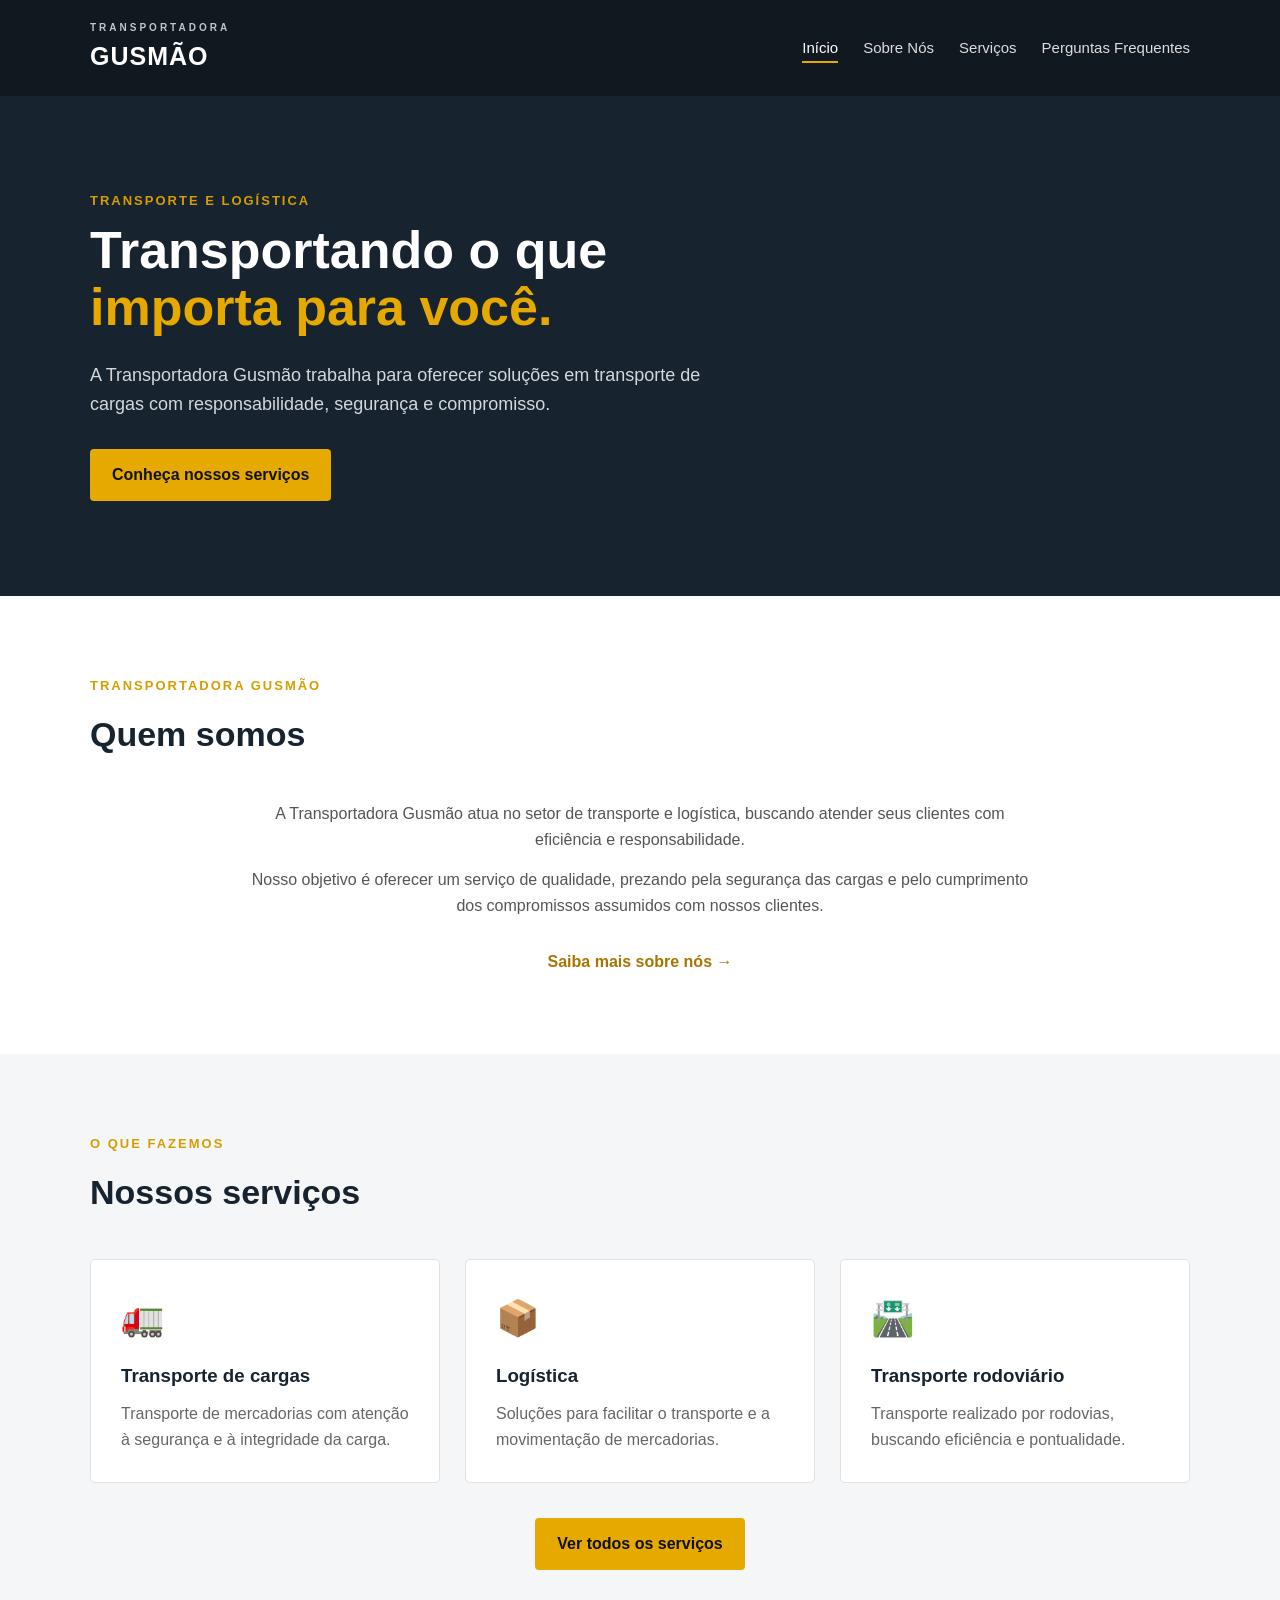
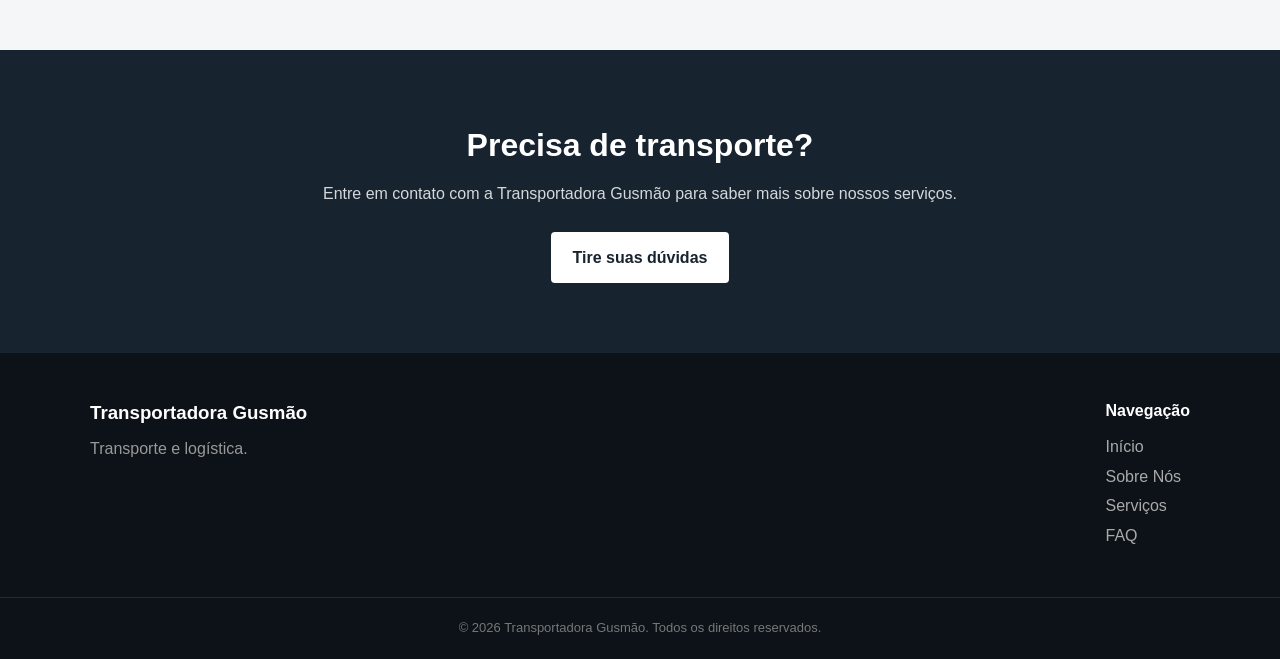
==== index.html @ a59ef1ef "queria morar nos começos" ====
<!DOCTYPE html>
<html lang="pt-BR">
<head>
    <meta charset="UTF-8">
    <meta name="viewport" content="width=device-width, initial-scale=1.0">
    <title>Transportadora Gusmão - Início</title>
    <link rel="stylesheet" href="css/style.css">
</head>

<body>

    <header>
        <div class="container header-content">
            <a href="index.html" class="logo">
                <span>TRANSPORTADORA</span>
                GUSMÃO
            </a>

            <nav>
                <ul>
                    <li><a href="index.html" class="ativo">Início</a></li>
                    <li><a href="sobre.html">Sobre Nós</a></li>
                    <li><a href="servicos.html">Serviços</a></li>
                    <li><a href="faq.html">Perguntas Frequentes</a></li>
                </ul>
            </nav>
        </div>
    </header>


    <main>

        <section class="hero">
            <div class="container hero-content">

                <div class="hero-text">
                    <p class="subtitulo">TRANSPORTE E LOGÍSTICA</p>

                    <h1>
                        Transportando o que
                        <span>importa para você.</span>
                    </h1>

                    <p>
                        A Transportadora Gusmão trabalha para oferecer
                        soluções em transporte de cargas com
                        responsabilidade, segurança e compromisso.
                    </p>

                    <a href="servicos.html" class="botao">
                        Conheça nossos serviços
                    </a>
                </div>

            </div>
        </section>


        <section class="apresentacao">
            <div class="container">

                <div class="titulo-secao">
                    <p class="subtitulo">TRANSPORTADORA GUSMÃO</p>
                    <h2>Quem somos</h2>
                </div>

                <div class="texto-centralizado">
                    <p>
                        A Transportadora Gusmão atua no setor de transporte
                        e logística, buscando atender seus clientes com
                        eficiência e responsabilidade.
                    </p>

                    <p>
                        Nosso objetivo é oferecer um serviço de qualidade,
                        prezando pela segurança das cargas e pelo cumprimento
                        dos compromissos assumidos com nossos clientes.
                    </p>

                    <a href="sobre.html" class="link">
                        Saiba mais sobre nós →
                    </a>
                </div>

            </div>
        </section>


        <section class="destaques">
            <div class="container">

                <div class="titulo-secao">
                    <p class="subtitulo">O QUE FAZEMOS</p>
                    <h2>Nossos serviços</h2>
                </div>

                <div class="cards">

                    <article class="card">
                        <div class="icone">🚛</div>
                        <h3>Transporte de cargas</h3>
                        <p>
                            Transporte de mercadorias com atenção
                            à segurança e à integridade da carga.
                        </p>
                    </article>

                    <article class="card">
                        <div class="icone">📦</div>
                        <h3>Logística</h3>
                        <p>
                            Soluções para facilitar o transporte
                            e a movimentação de mercadorias.
                        </p>
                    </article>

                    <article class="card">
                        <div class="icone">🛣️</div>
                        <h3>Transporte rodoviário</h3>
                        <p>
                            Transporte realizado por rodovias,
                            buscando eficiência e pontualidade.
                        </p>
                    </article>

                </div>

                <div class="centralizar">
                    <a href="servicos.html" class="botao botao-secundario">
                        Ver todos os serviços
                    </a>
                </div>

            </div>
        </section>


        <section class="chamada">
            <div class="container">

                <h2>Precisa de transporte?</h2>

                <p>
                    Entre em contato com a Transportadora Gusmão
                    para saber mais sobre nossos serviços.
                </p>

                <a href="faq.html" class="botao botao-claro">
                    Tire suas dúvidas
                </a>

            </div>
        </section>

    </main>


    <footer>
        <div class="container footer-content">

            <div>
                <h3>Transportadora Gusmão</h3>
                <p>Transporte e logística.</p>
            </div>

            <div>
                <h4>Navegação</h4>
                <a href="index.html">Início</a>
                <a href="sobre.html">Sobre Nós</a>
                <a href="servicos.html">Serviços</a>
                <a href="faq.html">FAQ</a>
            </div>

        </div>

        <div class="copyright">
            <p>© 2026 Transportadora Gusmão. Todos os direitos reservados.</p>
        </div>
    </footer>

</body>
</html>
---- css/style.css ----
/* =========================================
   CONFIGURAÇÕES GERAIS
========================================= */

* {
    margin: 0;
    padding: 0;
    box-sizing: border-box;
}

html {
    scroll-behavior: smooth;
}

body {
    font-family: Arial, Helvetica, sans-serif;
    background-color: #f5f6f8;
    color: #222;
    line-height: 1.6;
}

.container {
    width: 90%;
    max-width: 1100px;
    margin: 0 auto;
}

a {
    text-decoration: none;
    color: inherit;
}


/* =========================================
   CABEÇALHO
========================================= */

header {
    background-color: #101820;
    color: white;
    padding: 20px 0;
}

.header-content {
    display: flex;
    align-items: center;
    justify-content: space-between;
}

.logo {
    font-size: 25px;
    font-weight: bold;
    letter-spacing: 1px;
}

.logo span {
    display: block;
    font-size: 10px;
    letter-spacing: 3px;
    color: #bfc5ca;
}

nav ul {
    display: flex;
    list-style: none;
    gap: 25px;
}

nav a {
    color: #ddd;
    font-size: 15px;
    transition: 0.3s;
}

nav a:hover,
nav a.ativo {
    color: white;
}

nav a.ativo {
    border-bottom: 2px solid #e5a900;
    padding-bottom: 5px;
}


/* =========================================
   HERO - HOME
========================================= */

.hero {
    background-color: #17232e;
    color: white;
    min-height: 500px;
    display: flex;
    align-items: center;
}

.hero-content {
    display: flex;
    align-items: center;
}

.hero-text {
    max-width: 650px;
}

.subtitulo {
    color: #d79d00;
    font-size: 13px;
    font-weight: bold;
    letter-spacing: 2px;
    margin-bottom: 10px;
}

.hero h1 {
    font-size: 52px;
    line-height: 1.1;
    margin-bottom: 25px;
}

.hero h1 span {
    color: #e5a900;
    display: block;
}

.hero p:not(.subtitulo) {
    color: #d4d8db;
    font-size: 18px;
    margin-bottom: 30px;
}


/* =========================================
   BOTÕES
========================================= */

.botao {
    display: inline-block;
    background-color: #e5a900;
    color: #111;
    padding: 13px 22px;
    font-weight: bold;
    border-radius: 4px;
    transition: 0.3s;
}

.botao:hover {
    background-color: #c88f00;
    transform: translateY(-2px);
}

.botao-secundario {
    margin-top: 35px;
}

.botao-claro {
    background-color: white;
    color: #17232e;
}

.botao-claro:hover {
    background-color: #e8e8e8;
}

.centralizar {
    text-align: center;
}


/* =========================================
   TÍTULOS
========================================= */

.titulo-secao {
    margin-bottom: 40px;
}

.titulo-secao h2 {
    font-size: 34px;
    color: #17232e;
}


/* =========================================
   APRESENTAÇÃO
========================================= */

.apresentacao {
    background-color: white;
    padding: 80px 0;
}

.texto-centralizado {
    max-width: 800px;
    margin: 0 auto;
    text-align: center;
}

.texto-centralizado p {
    margin-bottom: 15px;
    color: #555;
}

.link {
    display: inline-block;
    margin-top: 15px;
    color: #a87500;
    font-weight: bold;
}


/* =========================================
   CARDS
========================================= */

.destaques,
.valores {
    padding: 80px 0;
}

.cards {
    display: grid;
    grid-template-columns: repeat(3, 1fr);
    gap: 25px;
}

.card {
    background-color: white;
    padding: 30px;
    border-radius: 5px;
    border: 1px solid #e1e1e1;
    transition: 0.3s;
}

.card:hover {
    transform: translateY(-5px);
    box-shadow: 0 8px 20px rgba(0, 0, 0, 0.08);
}

.icone {
    font-size: 35px;
    margin-bottom: 15px;
}

.card h3 {
    color: #17232e;
    margin-bottom: 10px;
}

.card p {
    color: #666;
}


/* =========================================
   CHAMADA
========================================= */

.chamada {
    background-color: #17232e;
    color: white;
    text-align: center;
    padding: 70px 0;
}

.chamada h2 {
    font-size: 32px;
    margin-bottom: 10px;
}

.chamada p {
    color: #d4d8db;
    margin-bottom: 25px;
}


/* =========================================
   TOPO DAS PÁGINAS INTERNAS
========================================= */

.pagina-topo {
    background-color: #17232e;
    color: white;
    padding: 70px 0;
}

.pagina-topo h1 {
    font-size: 42px;
    margin-bottom: 10px;
}

.pagina-topo p:last-child {
    color: #d4d8db;
}


/* =========================================
   SOBRE NÓS
========================================= */

.sobre {
    background-color: white;
    padding: 80px 0;
}

.sobre-grid {
    display: grid;
    grid-template-columns: 1fr 1fr;
    gap: 60px;
    align-items: center;
}

.imagem-placeholder {
    height: 350px;
    background-color: #e4e6e8;
    border: 2px dashed #b9bdc1;
    display: flex;
    flex-direction: column;
    align-items: center;
    justify-content: center;
    color: #777;
}

.imagem-placeholder span {
    font-size: 70px;
    margin-bottom: 10px;
}

.sobre-texto h2 {
    font-size: 35px;
    color: #17232e;
    margin-bottom: 20px;
}

.sobre-texto p:not(.subtitulo) {
    color: #555;
    margin-bottom: 15px;
}


/* =========================================
   SERVIÇOS
========================================= */

.servicos {
    padding: 80px 0;
    background-color: white;
}

.servicos-grid {
    display: grid;
    grid-template-columns: 1fr 1fr;
    gap: 25px;
}

.servico {
    display: flex;
    gap: 20px;
    padding: 30px;
    border: 1px solid #ddd;
    border-radius: 5px;
    background-color: #fafafa;
}

.servico-icone {
    font-size: 40px;
    min-width: 55px;
}

.servico h3 {
    color: #17232e;
    margin-bottom: 8px;
}

.servico p {
    color: #666;
}


/* =========================================
   FAQ
========================================= */

.faq {
    background-color: white;
    padding: 80px 0;
}

.faq-container {
    max-width: 850px;
}

.pergunta {
    border: 1px solid #ddd;
    margin-bottom: 15px;
    border-radius: 5px;
    overflow: hidden;
}

.pergunta summary {
    padding: 20px;
    cursor: pointer;
    font-weight: bold;
    color: #17232e;
    background-color: #f7f7f7;
}

.pergunta summary:hover {
    background-color: #eeeeee;
}

.pergunta p {
    padding: 20px;
    color: #666;
    border-top: 1px solid #ddd;
}


/* =========================================
   RODAPÉ
========================================= */

footer {
    background-color: #0c1217;
    color: white;
}

.footer-content {
    padding: 45px 0;
    display: flex;
    justify-content: space-between;
}

.footer-content h3 {
    margin-bottom: 8px;
}

.footer-content h4 {
    margin-bottom: 10px;
}

.footer-content p {
    color: #999;
}

.footer-content div:last-child {
    display: flex;
    flex-direction: column;
}

.footer-content a {
    color: #aaa;
    margin-bottom: 4px;
}

.footer-content a:hover {
    color: white;
}

.copyright {
    border-top: 1px solid #252c31;
    text-align: center;
    padding: 20px;
    color: #777;
    font-size: 13px;
}


/* =========================================
   RESPONSIVIDADE
========================================= */

@media (max-width: 800px) {

    .header-content {
        flex-direction: column;
        gap: 20px;
    }

    nav ul {
        gap: 15px;
        flex-wrap: wrap;
        justify-content: center;
    }

    .hero {
        min-height: 450px;
    }

    .hero h1 {
        font-size: 40px;
    }

    .cards {
        grid-template-columns: 1fr;
    }

    .sobre-grid {
        grid-template-columns: 1fr;
        gap: 35px;
    }

    .servicos-grid {
        grid-template-columns: 1fr;
    }

    .footer-content {
        flex-direction: column;
        gap: 30px;
    }
}


@media (max-width: 500px) {

    .container {
        width: 92%;
    }

    .logo {
        font-size: 21px;
    }

    nav a {
        font-size: 13px;
    }

    .hero h1 {
        font-size: 34px;
    }

    .hero p:not(.subtitulo) {
        font-size: 16px;
    }

    .pagina-topo h1 {
        font-size: 34px;
    }

    .titulo-secao h2 {
        font-size: 28px;
    }

    .servico {
        flex-direction: column;
    }

}
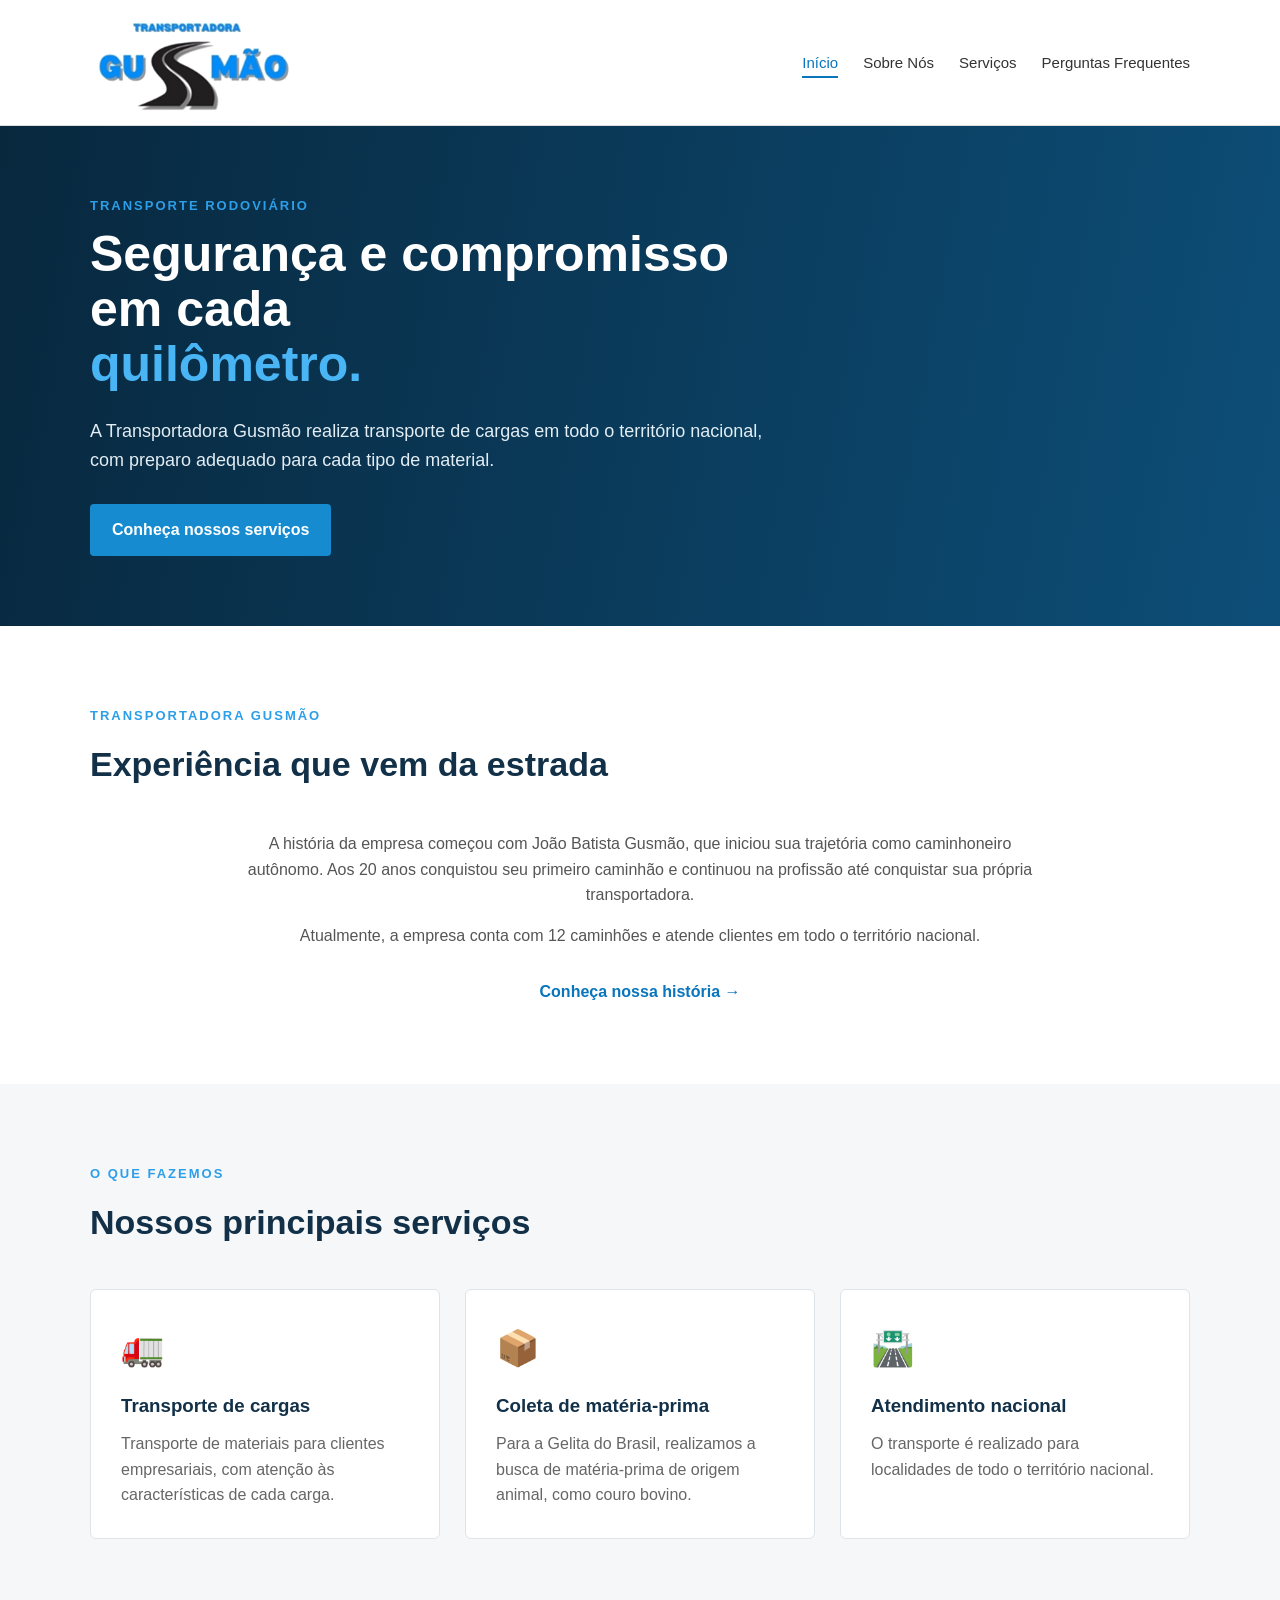
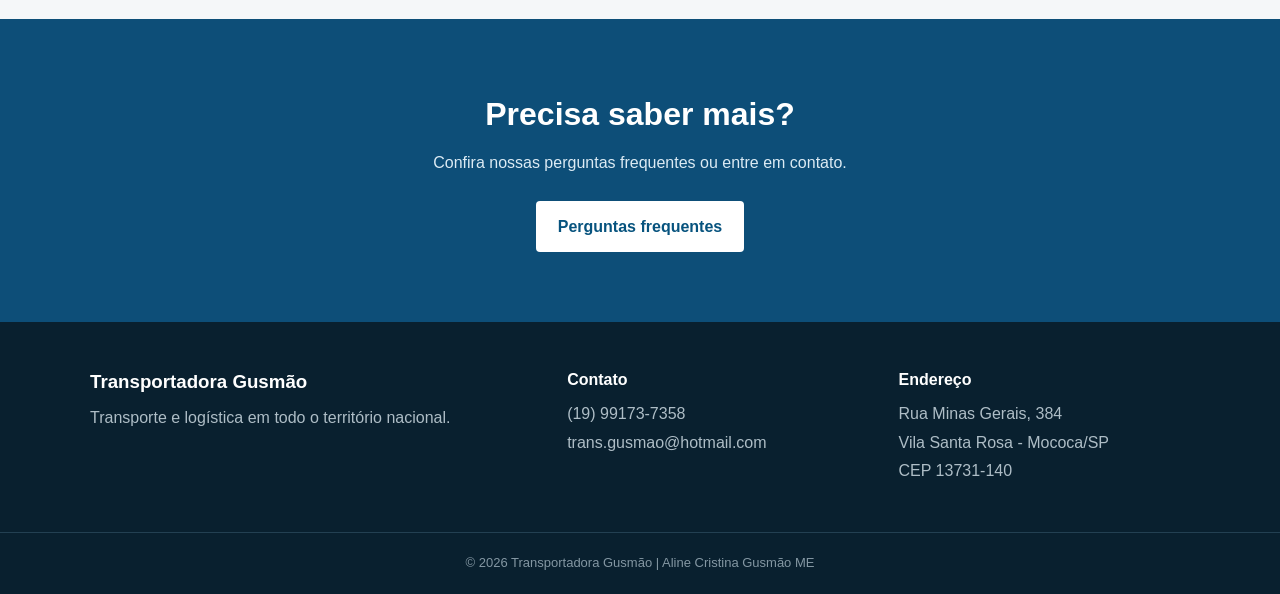
==== commit 1e52442e: "eai doidao" ====
--- a/index.html
+++ b/index.html
@@ -3,180 +3,139 @@
 <head>
     <meta charset="UTF-8">
     <meta name="viewport" content="width=device-width, initial-scale=1.0">
-    <title>Transportadora Gusmão - Início</title>
+    <title>Transportadora Gusmão | Início</title>
     <link rel="stylesheet" href="css/style.css">
 </head>
-
 <body>
 
-    <header>
-        <div class="container header-content">
-            <a href="index.html" class="logo">
-                <span>TRANSPORTADORA</span>
-                GUSMÃO
-            </a>
+<header>
+    <div class="container header-content">
+        <a href="index.html" class="logo-link">
+            <img src="img/logo-gusmao.png" alt="Transportadora Gusmão">
+        </a>
 
-            <nav>
-                <ul>
-                    <li><a href="index.html" class="ativo">Início</a></li>
-                    <li><a href="sobre.html">Sobre Nós</a></li>
-                    <li><a href="servicos.html">Serviços</a></li>
-                    <li><a href="faq.html">Perguntas Frequentes</a></li>
-                </ul>
-            </nav>
+        <nav>
+            <ul>
+                <li><a class="ativo" href="index.html">Início</a></li>
+                <li><a href="sobre.html">Sobre Nós</a></li>
+                <li><a href="servicos.html">Serviços</a></li>
+                <li><a href="faq.html">Perguntas Frequentes</a></li>
+            </ul>
+        </nav>
+    </div>
+</header>
+
+<main>
+    <section class="hero">
+        <div class="container hero-content">
+            <div class="hero-text">
+                <p class="subtitulo">TRANSPORTE RODOVIÁRIO</p>
+                <h1>Segurança e compromisso em cada <span>quilômetro.</span></h1>
+                <p>
+                    A Transportadora Gusmão realiza transporte de cargas
+                    em todo o território nacional, com preparo adequado
+                    para cada tipo de material.
+                </p>
+                <a href="servicos.html" class="botao">Conheça nossos serviços</a>
+            </div>
         </div>
-    </header>
+    </section>
 
-
-    <main>
-
-        <section class="hero">
-            <div class="container hero-content">
-
-                <div class="hero-text">
-                    <p class="subtitulo">TRANSPORTE E LOGÍSTICA</p>
-
-                    <h1>
-                        Transportando o que
-                        <span>importa para você.</span>
-                    </h1>
-
-                    <p>
-                        A Transportadora Gusmão trabalha para oferecer
-                        soluções em transporte de cargas com
-                        responsabilidade, segurança e compromisso.
-                    </p>
-
-                    <a href="servicos.html" class="botao">
-                        Conheça nossos serviços
-                    </a>
-                </div>
-
-            </div>
-        </section>
-
-
-        <section class="apresentacao">
-            <div class="container">
-
-                <div class="titulo-secao">
-                    <p class="subtitulo">TRANSPORTADORA GUSMÃO</p>
-                    <h2>Quem somos</h2>
-                </div>
-
-                <div class="texto-centralizado">
-                    <p>
-                        A Transportadora Gusmão atua no setor de transporte
-                        e logística, buscando atender seus clientes com
-                        eficiência e responsabilidade.
-                    </p>
-
-                    <p>
-                        Nosso objetivo é oferecer um serviço de qualidade,
-                        prezando pela segurança das cargas e pelo cumprimento
-                        dos compromissos assumidos com nossos clientes.
-                    </p>
-
-                    <a href="sobre.html" class="link">
-                        Saiba mais sobre nós →
-                    </a>
-                </div>
-
-            </div>
-        </section>
-
-
-        <section class="destaques">
-            <div class="container">
-
-                <div class="titulo-secao">
-                    <p class="subtitulo">O QUE FAZEMOS</p>
-                    <h2>Nossos serviços</h2>
-                </div>
-
-                <div class="cards">
-
-                    <article class="card">
-                        <div class="icone">🚛</div>
-                        <h3>Transporte de cargas</h3>
-                        <p>
-                            Transporte de mercadorias com atenção
-                            à segurança e à integridade da carga.
-                        </p>
-                    </article>
-
-                    <article class="card">
-                        <div class="icone">📦</div>
-                        <h3>Logística</h3>
-                        <p>
-                            Soluções para facilitar o transporte
-                            e a movimentação de mercadorias.
-                        </p>
-                    </article>
-
-                    <article class="card">
-                        <div class="icone">🛣️</div>
-                        <h3>Transporte rodoviário</h3>
-                        <p>
-                            Transporte realizado por rodovias,
-                            buscando eficiência e pontualidade.
-                        </p>
-                    </article>
-
-                </div>
-
-                <div class="centralizar">
-                    <a href="servicos.html" class="botao botao-secundario">
-                        Ver todos os serviços
-                    </a>
-                </div>
-
-            </div>
-        </section>
-
-
-        <section class="chamada">
-            <div class="container">
-
-                <h2>Precisa de transporte?</h2>
-
-                <p>
-                    Entre em contato com a Transportadora Gusmão
-                    para saber mais sobre nossos serviços.
-                </p>
-
-                <a href="faq.html" class="botao botao-claro">
-                    Tire suas dúvidas
-                </a>
-
-            </div>
-        </section>
-
-    </main>
-
-
-    <footer>
-        <div class="container footer-content">
-
-            <div>
-                <h3>Transportadora Gusmão</h3>
-                <p>Transporte e logística.</p>
+    <section class="apresentacao">
+        <div class="container">
+            <div class="titulo-secao">
+                <p class="subtitulo">TRANSPORTADORA GUSMÃO</p>
+                <h2>Experiência que vem da estrada</h2>
             </div>
 
-            <div>
-                <h4>Navegação</h4>
-                <a href="index.html">Início</a>
-                <a href="sobre.html">Sobre Nós</a>
-                <a href="servicos.html">Serviços</a>
-                <a href="faq.html">FAQ</a>
+            <div class="texto-centralizado">
+                <p>
+                    A história da empresa começou com João Batista Gusmão,
+                    que iniciou sua trajetória como caminhoneiro autônomo.
+                    Aos 20 anos conquistou seu primeiro caminhão e continuou
+                    na profissão até conquistar sua própria transportadora.
+                </p>
+                <p>
+                    Atualmente, a empresa conta com 12 caminhões e atende
+                    clientes em todo o território nacional.
+                </p>
+                <a href="sobre.html" class="link">Conheça nossa história →</a>
+            </div>
+        </div>
+    </section>
+
+    <section class="destaques">
+        <div class="container">
+            <div class="titulo-secao">
+                <p class="subtitulo">O QUE FAZEMOS</p>
+                <h2>Nossos principais serviços</h2>
             </div>
 
+            <div class="cards">
+                <article class="card">
+                    <div class="icone">🚛</div>
+                    <h3>Transporte de cargas</h3>
+                    <p>
+                        Transporte de materiais para clientes empresariais,
+                        com atenção às características de cada carga.
+                    </p>
+                </article>
+
+                <article class="card">
+                    <div class="icone">📦</div>
+                    <h3>Coleta de matéria-prima</h3>
+                    <p>
+                        Para a Gelita do Brasil, realizamos a busca
+                        de matéria-prima de origem animal, como couro bovino.
+                    </p>
+                </article>
+
+                <article class="card">
+                    <div class="icone">🛣️</div>
+                    <h3>Atendimento nacional</h3>
+                    <p>
+                        O transporte é realizado para localidades
+                        de todo o território nacional.
+                    </p>
+                </article>
+            </div>
+        </div>
+    </section>
+
+    <section class="chamada">
+        <div class="container">
+            <h2>Precisa saber mais?</h2>
+            <p>Confira nossas perguntas frequentes ou entre em contato.</p>
+            <a href="faq.html" class="botao botao-claro">Perguntas frequentes</a>
+        </div>
+    </section>
+</main>
+
+<footer>
+    <div class="container footer-content">
+        <div>
+            <h3>Transportadora Gusmão</h3>
+            <p>Transporte e logística em todo o território nacional.</p>
         </div>
 
-        <div class="copyright">
-            <p>© 2026 Transportadora Gusmão. Todos os direitos reservados.</p>
+        <div>
+            <h4>Contato</h4>
+            <p>(19) 99173-7358</p>
+            <p>trans.gusmao@hotmail.com</p>
         </div>
-    </footer>
+
+        <div>
+            <h4>Endereço</h4>
+            <p>Rua Minas Gerais, 384</p>
+            <p>Vila Santa Rosa - Mococa/SP</p>
+            <p>CEP 13731-140</p>
+        </div>
+    </div>
+
+    <div class="copyright">
+        <p>© 2026 Transportadora Gusmão | Aline Cristina Gusmão ME</p>
+    </div>
+</footer>
 
 </body>
-</html>+</html>
--- a/css/style.css
+++ b/css/style.css
@@ -1,5 +1,6 @@
 /* =========================================
-   CONFIGURAÇÕES GERAIS
+   TRANSPORTADORA GUSMÃO
+   CSS - Projeto institucional
 ========================================= */
 
 * {
@@ -14,7 +15,7 @@
 
 body {
     font-family: Arial, Helvetica, sans-serif;
-    background-color: #f5f6f8;
+    background-color: #f5f7f9;
     color: #222;
     line-height: 1.6;
 }
@@ -30,15 +31,12 @@
     color: inherit;
 }
 
-
-/* =========================================
-   CABEÇALHO
-========================================= */
+/* HEADER */
 
 header {
-    background-color: #101820;
-    color: white;
-    padding: 20px 0;
+    background-color: #ffffff;
+    border-bottom: 1px solid #ddd;
+    padding: 10px 0;
 }
 
 .header-content {
@@ -47,17 +45,10 @@
     justify-content: space-between;
 }
 
-.logo {
-    font-size: 25px;
-    font-weight: bold;
-    letter-spacing: 1px;
-}
-
-.logo span {
+.logo-link img {
+    width: 210px;
+    height: auto;
     display: block;
-    font-size: 10px;
-    letter-spacing: 3px;
-    color: #bfc5ca;
 }
 
 nav ul {
@@ -67,45 +58,37 @@
 }
 
 nav a {
-    color: #ddd;
+    color: #333;
     font-size: 15px;
+    padding-bottom: 5px;
     transition: 0.3s;
 }
 
 nav a:hover,
 nav a.ativo {
-    color: white;
+    color: #0875bd;
 }
 
 nav a.ativo {
-    border-bottom: 2px solid #e5a900;
-    padding-bottom: 5px;
-}
-
-
-/* =========================================
-   HERO - HOME
-========================================= */
+    border-bottom: 2px solid #0875bd;
+}
+
+/* HERO */
 
 .hero {
-    background-color: #17232e;
+    background: linear-gradient(100deg, #08283e, #0d4e78);
     color: white;
     min-height: 500px;
     display: flex;
     align-items: center;
 }
 
-.hero-content {
-    display: flex;
-    align-items: center;
-}
-
 .hero-text {
-    max-width: 650px;
+    max-width: 680px;
 }
 
 .subtitulo {
-    color: #d79d00;
+    color: #2d9ee8;
     font-size: 13px;
     font-weight: bold;
     letter-spacing: 2px;
@@ -113,31 +96,28 @@
 }
 
 .hero h1 {
-    font-size: 52px;
+    font-size: 50px;
     line-height: 1.1;
     margin-bottom: 25px;
 }
 
 .hero h1 span {
-    color: #e5a900;
+    color: #49b5f5;
     display: block;
 }
 
 .hero p:not(.subtitulo) {
-    color: #d4d8db;
+    color: #e2edf4;
     font-size: 18px;
     margin-bottom: 30px;
 }
 
-
-/* =========================================
-   BOTÕES
-========================================= */
+/* BOTÕES */
 
 .botao {
     display: inline-block;
-    background-color: #e5a900;
-    color: #111;
+    background-color: #168bd0;
+    color: white;
     padding: 13px 22px;
     font-weight: bold;
     border-radius: 4px;
@@ -145,31 +125,20 @@
 }
 
 .botao:hover {
-    background-color: #c88f00;
+    background-color: #0b6ca7;
     transform: translateY(-2px);
 }
 
-.botao-secundario {
-    margin-top: 35px;
-}
-
 .botao-claro {
     background-color: white;
-    color: #17232e;
+    color: #07537e;
 }
 
 .botao-claro:hover {
-    background-color: #e8e8e8;
-}
-
-.centralizar {
-    text-align: center;
-}
-
-
-/* =========================================
-   TÍTULOS
-========================================= */
+    background-color: #e8f3f9;
+}
+
+/* TÍTULOS */
 
 .titulo-secao {
     margin-bottom: 40px;
@@ -177,13 +146,10 @@
 
 .titulo-secao h2 {
     font-size: 34px;
-    color: #17232e;
-}
-
-
-/* =========================================
-   APRESENTAÇÃO
-========================================= */
+    color: #123047;
+}
+
+/* APRESENTAÇÃO */
 
 .apresentacao {
     background-color: white;
@@ -204,14 +170,11 @@
 .link {
     display: inline-block;
     margin-top: 15px;
-    color: #a87500;
+    color: #0875bd;
     font-weight: bold;
 }
 
-
-/* =========================================
-   CARDS
-========================================= */
+/* CARDS */
 
 .destaques,
 .valores {
@@ -227,8 +190,8 @@
 .card {
     background-color: white;
     padding: 30px;
-    border-radius: 5px;
-    border: 1px solid #e1e1e1;
+    border-radius: 6px;
+    border: 1px solid #dfe4e8;
     transition: 0.3s;
 }
 
@@ -243,7 +206,7 @@
 }
 
 .card h3 {
-    color: #17232e;
+    color: #123047;
     margin-bottom: 10px;
 }
 
@@ -251,13 +214,10 @@
     color: #666;
 }
 
-
-/* =========================================
-   CHAMADA
-========================================= */
+/* CHAMADA */
 
 .chamada {
-    background-color: #17232e;
+    background-color: #0d4e78;
     color: white;
     text-align: center;
     padding: 70px 0;
@@ -269,17 +229,14 @@
 }
 
 .chamada p {
-    color: #d4d8db;
+    color: #dcebf4;
     margin-bottom: 25px;
 }
 
-
-/* =========================================
-   TOPO DAS PÁGINAS INTERNAS
-========================================= */
+/* PÁGINAS INTERNAS */
 
 .pagina-topo {
-    background-color: #17232e;
+    background-color: #0d4e78;
     color: white;
     padding: 70px 0;
 }
@@ -290,13 +247,10 @@
 }
 
 .pagina-topo p:last-child {
-    color: #d4d8db;
-}
-
-
-/* =========================================
-   SOBRE NÓS
-========================================= */
+    color: #dcebf4;
+}
+
+/* SOBRE */
 
 .sobre {
     background-color: white;
@@ -312,13 +266,13 @@
 
 .imagem-placeholder {
     height: 350px;
-    background-color: #e4e6e8;
-    border: 2px dashed #b9bdc1;
+    background-color: #e9f1f6;
+    border: 2px dashed #a7c5d8;
     display: flex;
     flex-direction: column;
     align-items: center;
     justify-content: center;
-    color: #777;
+    color: #557386;
 }
 
 .imagem-placeholder span {
@@ -328,7 +282,7 @@
 
 .sobre-texto h2 {
     font-size: 35px;
-    color: #17232e;
+    color: #123047;
     margin-bottom: 20px;
 }
 
@@ -337,10 +291,59 @@
     margin-bottom: 15px;
 }
 
-
-/* =========================================
-   SERVIÇOS
-========================================= */
+/* PRINCÍPIOS */
+
+.principios {
+    margin-top: 45px;
+    background-color: white;
+    padding: 30px;
+    border-left: 4px solid #168bd0;
+}
+
+.principios h3 {
+    margin-bottom: 15px;
+    color: #123047;
+}
+
+.principios ul {
+    padding-left: 20px;
+    color: #555;
+}
+
+.principios li {
+    margin-bottom: 6px;
+}
+
+/* DADOS */
+
+.dados-empresa {
+    padding: 80px 0;
+    background-color: #f5f7f9;
+}
+
+.dados-grid {
+    display: grid;
+    grid-template-columns: 1fr 1fr;
+    gap: 20px;
+}
+
+.dados-grid div {
+    background-color: white;
+    padding: 25px;
+    border: 1px solid #dfe4e8;
+    border-radius: 5px;
+}
+
+.dados-grid strong {
+    color: #0875bd;
+}
+
+.dados-grid p {
+    color: #555;
+    margin-top: 5px;
+}
+
+/* SERVIÇOS */
 
 .servicos {
     padding: 80px 0;
@@ -368,7 +371,7 @@
 }
 
 .servico h3 {
-    color: #17232e;
+    color: #123047;
     margin-bottom: 8px;
 }
 
@@ -376,10 +379,28 @@
     color: #666;
 }
 
-
-/* =========================================
-   FAQ
-========================================= */
+/* DIFERENCIAL */
+
+.diferencial {
+    padding: 70px 0;
+    background-color: #eaf4fa;
+}
+
+.diferencial div div {
+    max-width: 750px;
+}
+
+.diferencial h2 {
+    color: #123047;
+    font-size: 32px;
+    margin-bottom: 15px;
+}
+
+.diferencial p:last-child {
+    color: #555;
+}
+
+/* FAQ */
 
 .faq {
     background-color: white;
@@ -401,7 +422,7 @@
     padding: 20px;
     cursor: pointer;
     font-weight: bold;
-    color: #17232e;
+    color: #123047;
     background-color: #f7f7f7;
 }
 
@@ -415,66 +436,61 @@
     border-top: 1px solid #ddd;
 }
 
-
-/* =========================================
-   RODAPÉ
-========================================= */
+.faq-contato {
+    margin-top: 40px;
+    padding: 30px;
+    background-color: #eaf4fa;
+    border-radius: 5px;
+}
+
+.faq-contato h3 {
+    color: #123047;
+    margin-bottom: 8px;
+}
+
+.faq-contato p {
+    color: #555;
+    margin-bottom: 20px;
+}
+
+/* FOOTER */
 
 footer {
-    background-color: #0c1217;
+    background-color: #09202f;
     color: white;
 }
 
 .footer-content {
     padding: 45px 0;
-    display: flex;
-    justify-content: space-between;
-}
-
-.footer-content h3 {
+    display: grid;
+    grid-template-columns: 1.5fr 1fr 1fr;
+    gap: 40px;
+}
+
+.footer-content h3,
+.footer-content h4 {
     margin-bottom: 8px;
 }
 
-.footer-content h4 {
-    margin-bottom: 10px;
-}
-
 .footer-content p {
-    color: #999;
-}
-
-.footer-content div:last-child {
-    display: flex;
-    flex-direction: column;
-}
-
-.footer-content a {
-    color: #aaa;
-    margin-bottom: 4px;
-}
-
-.footer-content a:hover {
-    color: white;
+    color: #aebdc6;
+    margin-bottom: 3px;
 }
 
 .copyright {
-    border-top: 1px solid #252c31;
+    border-top: 1px solid #234052;
     text-align: center;
     padding: 20px;
-    color: #777;
+    color: #8497a3;
     font-size: 13px;
 }
 
-
-/* =========================================
-   RESPONSIVIDADE
-========================================= */
+/* RESPONSIVIDADE */
 
 @media (max-width: 800px) {
-
     .header-content {
         flex-direction: column;
-        gap: 20px;
+        gap: 15px;
     }
 
     nav ul {
@@ -491,34 +507,26 @@
         font-size: 40px;
     }
 
-    .cards {
+    .cards,
+    .sobre-grid,
+    .servicos-grid,
+    .dados-grid,
+    .footer-content {
         grid-template-columns: 1fr;
     }
 
     .sobre-grid {
-        grid-template-columns: 1fr;
         gap: 35px;
     }
-
-    .servicos-grid {
-        grid-template-columns: 1fr;
-    }
-
-    .footer-content {
-        flex-direction: column;
-        gap: 30px;
-    }
-}
-
+}
 
 @media (max-width: 500px) {
-
     .container {
         width: 92%;
     }
 
-    .logo {
-        font-size: 21px;
+    .logo-link img {
+        width: 180px;
     }
 
     nav a {
@@ -544,5 +552,4 @@
     .servico {
         flex-direction: column;
     }
-
-}+}
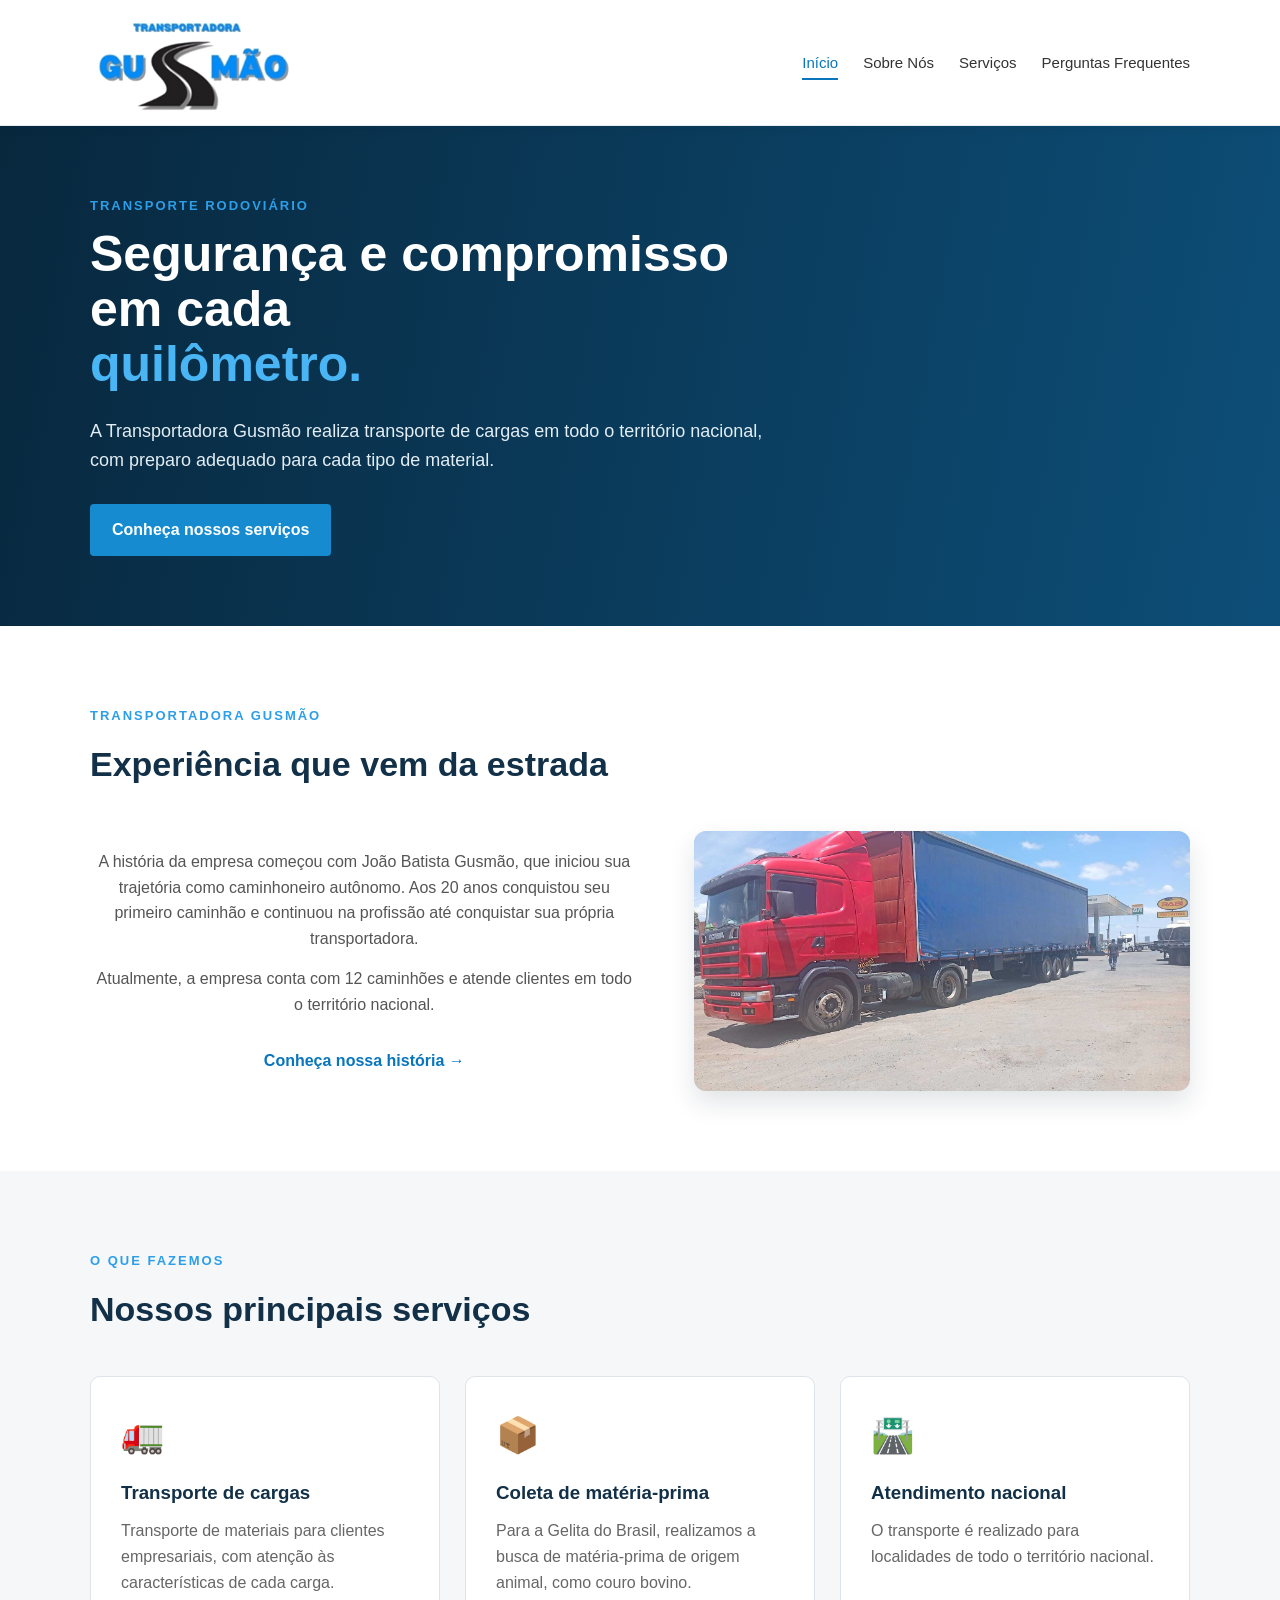
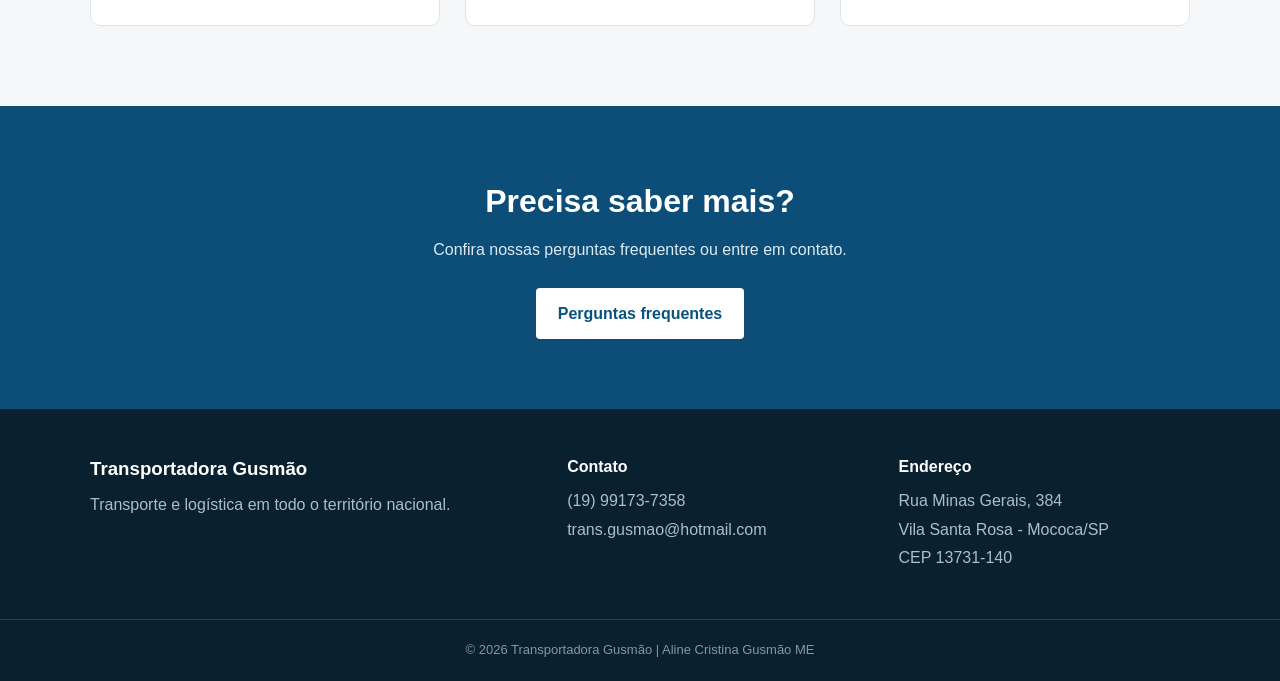
==== commit 731dabfb: "imagination" ====
--- a/index.html
+++ b/index.html
@@ -48,18 +48,23 @@
                 <h2>Experiência que vem da estrada</h2>
             </div>
 
-            <div class="texto-centralizado">
-                <p>
-                    A história da empresa começou com João Batista Gusmão,
-                    que iniciou sua trajetória como caminhoneiro autônomo.
-                    Aos 20 anos conquistou seu primeiro caminhão e continuou
-                    na profissão até conquistar sua própria transportadora.
-                </p>
-                <p>
-                    Atualmente, a empresa conta com 12 caminhões e atende
-                    clientes em todo o território nacional.
-                </p>
-                <a href="sobre.html" class="link">Conheça nossa história →</a>
+            <div class="apresentacao-grid">
+                <div class="texto-centralizado">
+                    <p>
+                        A história da empresa começou com João Batista Gusmão,
+                        que iniciou sua trajetória como caminhoneiro autônomo.
+                        Aos 20 anos conquistou seu primeiro caminhão e continuou
+                        na profissão até conquistar sua própria transportadora.
+                    </p>
+                    <p>
+                        Atualmente, a empresa conta com 12 caminhões e atende
+                        clientes em todo o território nacional.
+                    </p>
+                    <a href="sobre.html" class="link">Conheça nossa história →</a>
+                </div>
+                <figure class="apresentacao-foto">
+                    <img src="img/frota-transportadora-1.jpeg" alt="Três caminhões da frota da Transportadora Gusmão">
+                </figure>
             </div>
         </div>
     </section>
--- a/css/style.css
+++ b/css/style.css
@@ -35,8 +35,12 @@
 
 header {
     background-color: #ffffff;
-    border-bottom: 1px solid #ddd;
+    border-bottom: 1px solid #e5edf2;
     padding: 10px 0;
+    position: sticky;
+    top: 0;
+    z-index: 10;
+    box-shadow: 0 2px 12px rgba(9, 32, 47, 0.06);
 }
 
 .header-content {
@@ -55,12 +59,17 @@
     display: flex;
     list-style: none;
     gap: 25px;
+    align-items: center;
 }
 
 nav a {
     color: #333;
     font-size: 15px;
-    padding-bottom: 5px;
+    display: inline-flex;
+    align-items: center;
+    min-height: 34px;
+    padding: 5px 0 3px;
+    border-bottom: 2px solid transparent;
     transition: 0.3s;
 }
 
@@ -71,6 +80,13 @@
 
 nav a.ativo {
     border-bottom: 2px solid #0875bd;
+}
+
+nav a:focus-visible,
+.botao:focus-visible,
+.link:focus-visible {
+    outline: 3px solid #49b5f5;
+    outline-offset: 4px;
 }
 
 /* HERO */
@@ -162,6 +178,32 @@
     text-align: center;
 }
 
+.apresentacao-grid {
+    display: grid;
+    grid-template-columns: 1.05fr 0.95fr;
+    gap: 55px;
+    align-items: center;
+}
+
+.apresentacao-grid .texto-centralizado {
+    max-width: 100%;
+}
+
+.apresentacao-foto {
+    margin: 0;
+    overflow: hidden;
+    border-radius: 12px;
+    background: #e9f1f6;
+    box-shadow: 0 12px 26px rgba(9, 32, 47, 0.12);
+}
+
+.apresentacao-foto img {
+    width: 100%;
+    height: 260px;
+    display: block;
+    object-fit: cover;
+}
+
 .texto-centralizado p {
     margin-bottom: 15px;
     color: #555;
@@ -190,7 +232,7 @@
 .card {
     background-color: white;
     padding: 30px;
-    border-radius: 6px;
+    border-radius: 10px;
     border: 1px solid #dfe4e8;
     transition: 0.3s;
 }
@@ -264,20 +306,22 @@
     align-items: center;
 }
 
-.imagem-placeholder {
+.sobre-imagem figure {
+    margin: 0;
+}
+
+.foto-principal {
+    overflow: hidden;
+    border-radius: 12px;
+    background-color: #e9f1f6;
+    box-shadow: 0 14px 30px rgba(9, 32, 47, 0.14);
+}
+
+.foto-principal img {
+    width: 100%;
     height: 350px;
-    background-color: #e9f1f6;
-    border: 2px dashed #a7c5d8;
-    display: flex;
-    flex-direction: column;
-    align-items: center;
-    justify-content: center;
-    color: #557386;
-}
-
-.imagem-placeholder span {
-    font-size: 70px;
-    margin-bottom: 10px;
+    display: block;
+    object-fit: cover;
 }
 
 .sobre-texto h2 {
@@ -331,7 +375,8 @@
     background-color: white;
     padding: 25px;
     border: 1px solid #dfe4e8;
-    border-radius: 5px;
+    border-radius: 8px;
+    box-shadow: 0 4px 14px rgba(9, 32, 47, 0.04);
 }
 
 .dados-grid strong {
@@ -508,6 +553,7 @@
     }
 
     .cards,
+    .apresentacao-grid,
     .sobre-grid,
     .servicos-grid,
     .dados-grid,
@@ -518,6 +564,7 @@
     .sobre-grid {
         gap: 35px;
     }
+
 }
 
 @media (max-width: 500px) {
@@ -545,6 +592,10 @@
         font-size: 34px;
     }
 
+    .foto-principal img {
+        height: 270px;
+    }
+
     .titulo-secao h2 {
         font-size: 28px;
     }
